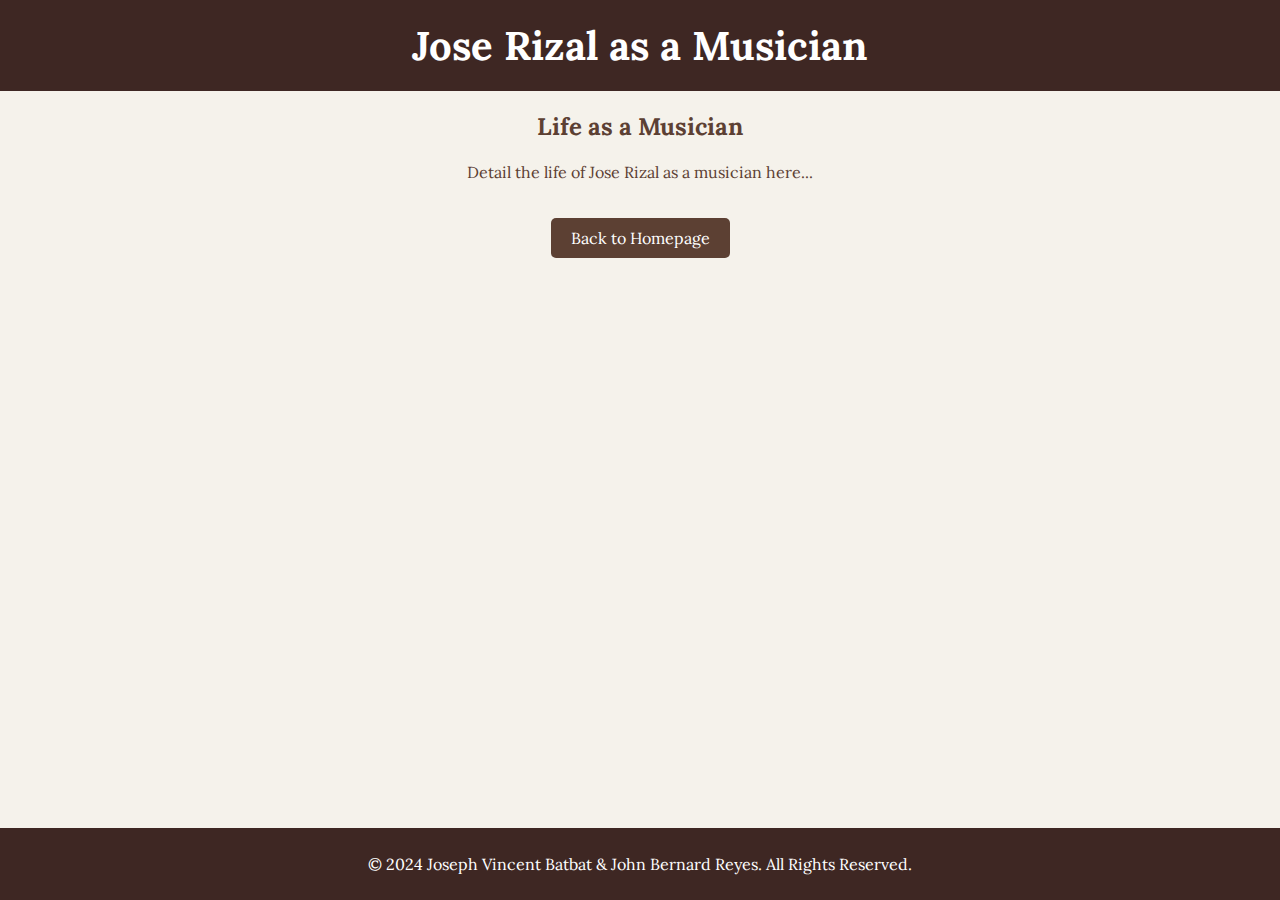
==== musician.html @ cd918d1c "the other faces of rizal" ====
<!DOCTYPE html>
<html lang="en">
<head>
    <meta charset="UTF-8">
    <meta name="viewport" content="width=device-width, initial-scale=1.0">
    <title>Jose Rizal as a Musician</title>
    <link rel="stylesheet" href="styles.css">
    <link href="https://fonts.googleapis.com/css2?family=Lora:wght@400;700&display=swap" rel="stylesheet">
</head>
<body>
    <header>
        <h1>Jose Rizal as a Musician</h1>
    </header>
    <main>
        <article>
            <h2>Life as a Musician</h2>
            <p>Detail the life of Jose Rizal as a musician here...</p>
        </article>
        <button onclick="goBack()">Back to Homepage</button>
    </main>
    <footer>
        <p>&copy; 2024 Joseph Vincent Batbat & John Bernard Reyes. All Rights Reserved.</p>
    </footer>
    <script>
        function goBack() {
            window.location.href = "index.html";
        }
    </script>
</body>
</html>
---- styles.css ----
/* Import the Lora font */
@import url('https://fonts.googleapis.com/css2?family=Lora:wght@400;700&display=swap');

body {
    font-family: 'Lora', serif;
    margin: 0;
    padding: 0;
    background-color: #f5f2eb;
    color: #5c4033;
    text-align: center;
    animation: fadeIn 1s ease-in;
}

@keyframes fadeIn {
    from { opacity: 0; }
    to { opacity: 1; }
}

header {
    background-color: #3e2723;
    color: #fff;
    padding: 20px 0;
    animation: fadeIn 1s ease-in;
}

h1 {
    margin: 0;
    font-size: 2.5em;
}

.introduction {
    max-width: 800px;
    margin: 20px auto;
    padding: 20px;
    background-color: #fff;
    border-radius: 10px;
    box-shadow: 0 4px 8px rgba(0, 0, 0, 0.2);
    font-size: 1.1em;
    text-align: center;
    animation: fadeIn 1s ease-in;
}

.introduction p {
    text-align: justify;
}

.image-container {
    display: flex;
    flex-wrap: wrap;
    justify-content: center;
    margin-top: 20px;
    animation: fadeIn 1s ease-in;
}

.image-link {
    position: relative;
    margin: 10px;
    width: 100%;
    max-width: 300px;
    height: 400px;
    overflow: hidden;
    border-radius: 10px;
    box-shadow: 0 4px 8px rgba(0, 0, 0, 0.2);
    transition: transform 0.3s ease, box-shadow 0.3s ease;
}

.image-link img {
    width: 100%;
    height: 100%;
    object-fit: cover;
    transition: transform 0.3s ease;
    border-radius: 10px;
}

.image-link:hover img {
    transform: scale(1.1);
}

.image-link:hover {
    transform: scale(1.05);
    box-shadow: 0 8px 16px rgba(0, 0, 0, 0.3);
}

.overlay {
    position: absolute;
    bottom: 0;
    background: rgba(63, 47, 41, 0.7);
    color: #fff;
    width: 100%;
    text-align: center;
    padding: 10px 0;
    transition: background 0.3s ease;
}

.image-link:hover .overlay {
    background: rgba(63, 47, 41, 0.9);
}

footer {
    background-color: #3e2723;
    color: #fff;
    padding: 10px 0;
    text-align: center;
}

button {
    background-color: #5c4033;
    color: #fff;
    border: none;
    padding: 10px 20px;
    border-radius: 5px;
    cursor: pointer;
    font-family: 'Lora', serif;
    font-size: 1em;
    margin: 20px 0;
    transition: background-color 0.3s ease, box-shadow 0.3s ease;
}

button:hover {
    background-color: #3e2723;
    box-shadow: 0 4px 8px rgba(0, 0, 0, 0.2);
}

/* Mobile responsiveness */
@media (max-width: 768px) {
    .image-link {
        max-width: 100%;
        height: auto;
    }

    .image-container {
        flex-direction: column;
        align-items: center;
    }

    header, footer {
        text-align: center;
        padding: 10px;
    }

    h1 {
        font-size: 2em;
    }

    .introduction {
        padding: 10px;
        font-size: 1em;
    }
}

/* Ensure footer is always at the bottom */
html, body {
    height: 100%;
    display: flex;
    flex-direction: column;
}

main {
    flex: 1;
}
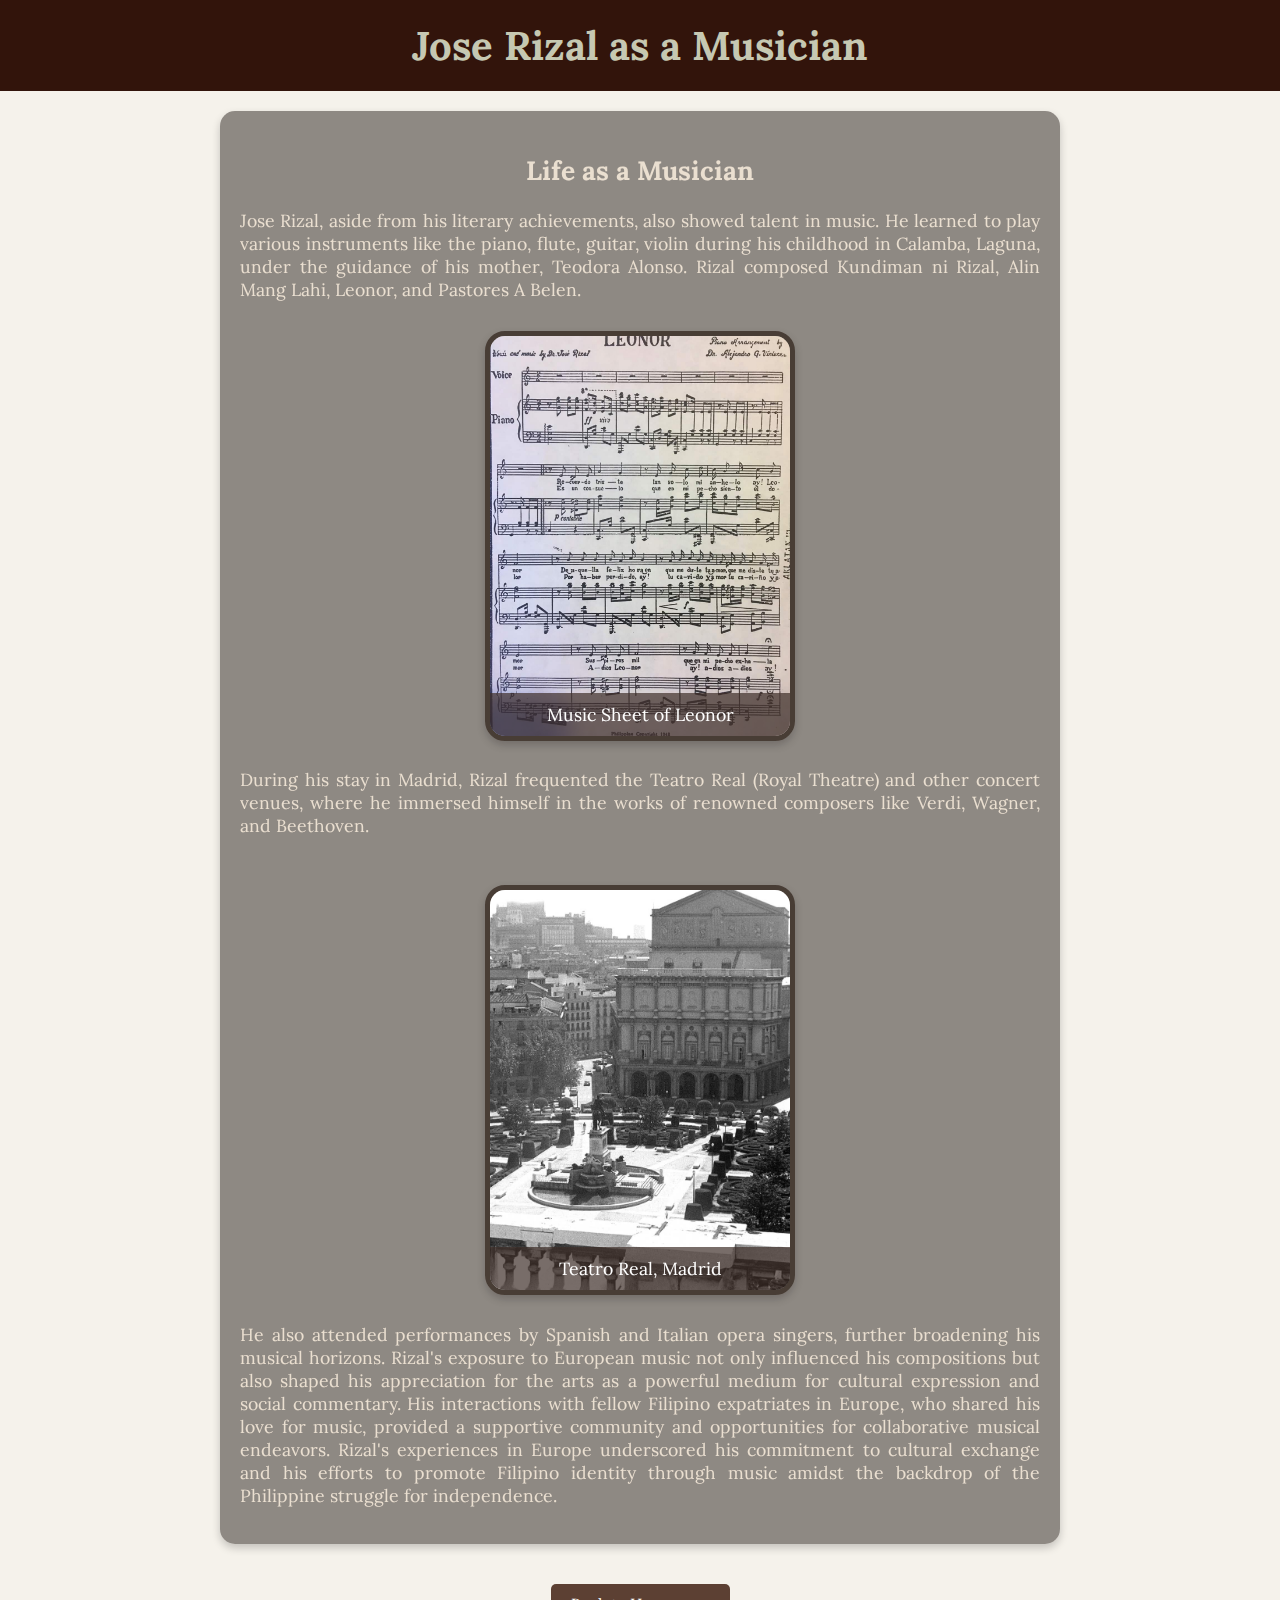
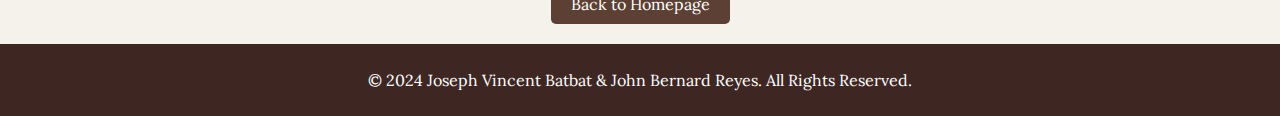
==== commit c28b7fed: "update 5 o clock" ====
--- a/musician.html
+++ b/musician.html
@@ -7,15 +7,44 @@
     <link rel="stylesheet" href="styles.css">
     <link href="https://fonts.googleapis.com/css2?family=Lora:wght@400;700&display=swap" rel="stylesheet">
 </head>
+    <style>
+    body {
+      background-image: url('images/violin.jpg');
+      background-repeat: no-repeat;
+      background-attachment: fixed;
+      background-size: cover;
+    }
+    </style>
 <body>
     <header>
         <h1>Jose Rizal as a Musician</h1>
     </header>
     <main>
-        <article>
-            <h2>Life as a Musician</h2>
-            <p>Detail the life of Jose Rizal as a musician here...</p>
-        </article>
+            <section class="introduction">
+                 <article>
+                     <h2>Life as a Musician</h2>
+                    <p>Jose Rizal, aside from his literary achievements, also showed talent in music. 
+                    He learned to play various instruments like the piano, flute, guitar, violin during 
+                    his childhood in Calamba, Laguna, under the guidance of his mother, Teodora Alonso. Rizal composed Kundiman ni Rizal,
+                     Alin Mang Lahi, Leonor, and Pastores A Belen. </p>
+
+                    <div class="image-container">
+                        <a class="image-link">
+                            <img src="images/leonor.jpg">
+                            <div class="overlay">Music Sheet of Leonor</div>
+                        </a>
+                    <p>During his stay in Madrid, Rizal frequented the Teatro Real (Royal Theatre) and other concert venues, where he 
+                    immersed himself in the works of renowned composers like Verdi, Wagner, and Beethoven. 
+
+                    <div class="image-container">
+                        <a class="image-link">
+                            <img src="images/teatro.jpg">
+                            <div class="overlay">Teatro Real, Madrid</div>
+                        </a>
+
+                    <p>He also attended performances by Spanish and Italian opera singers, further broadening his musical horizons. Rizal's exposure to European music not only influenced his compositions but also shaped his appreciation for the arts as a powerful medium for cultural expression and social commentary. His interactions with fellow Filipino expatriates in Europe, who shared his love for music, provided a supportive community and opportunities for collaborative musical endeavors. Rizal's experiences in Europe underscored his commitment to cultural exchange and his efforts to promote Filipino identity through music amidst the backdrop of the Philippine struggle for independence.</p>
+            </article>
+        </section>
         <button onclick="goBack()">Back to Homepage</button>
     </main>
     <footer>
--- a/styles.css
+++ b/styles.css
@@ -1,14 +1,11 @@
-/* Import the Lora font */
-@import url('https://fonts.googleapis.com/css2?family=Lora:wght@400;700&display=swap');
-
 body {
     font-family: 'Lora', serif;
     margin: 0;
     padding: 0;
     background-color: #f5f2eb;
-    color: #5c4033;
+    color: #eadfd0;
     text-align: center;
-    animation: fadeIn 1s ease-in;
+    animation: fadeIn 0.5s ease-in;
 }
 
 @keyframes fadeIn {
@@ -17,10 +14,10 @@
 }
 
 header {
-    background-color: #3e2723;
-    color: #fff;
+    background-color: #32140b;
+    color: #c6c8b2;
     padding: 20px 0;
-    animation: fadeIn 1s ease-in;
+    animation: fadeIn 0.5s ease-in;
 }
 
 h1 {
@@ -32,12 +29,13 @@
     max-width: 800px;
     margin: 20px auto;
     padding: 20px;
-    background-color: #fff;
-    border-radius: 10px;
-    box-shadow: 0 4px 8px rgba(0, 0, 0, 0.2);
+    background-color: rgba(39, 31, 28, 0.5); /* Transparent brown background */
+    border-radius: 15px; /* Soft rounded corners */
+    box-shadow: 0 4px 8px rgba(0, 0, 0, 0.2); /* Soft shadow for depth */
     font-size: 1.1em;
     text-align: center;
     animation: fadeIn 1s ease-in;
+    backdrop-filter: blur(12px); /* Apply backdrop blur */
 }
 
 .introduction p {
@@ -49,7 +47,7 @@
     flex-wrap: wrap;
     justify-content: center;
     margin-top: 20px;
-    animation: fadeIn 1s ease-in;
+    animation: fadeIn 1.5s ease-in;
 }
 
 .image-link {
@@ -59,7 +57,8 @@
     max-width: 300px;
     height: 400px;
     overflow: hidden;
-    border-radius: 10px;
+    border: 5px solid #483d35;
+    border-radius: 20px;
     box-shadow: 0 4px 8px rgba(0, 0, 0, 0.2);
     transition: transform 0.3s ease, box-shadow 0.3s ease;
 }
